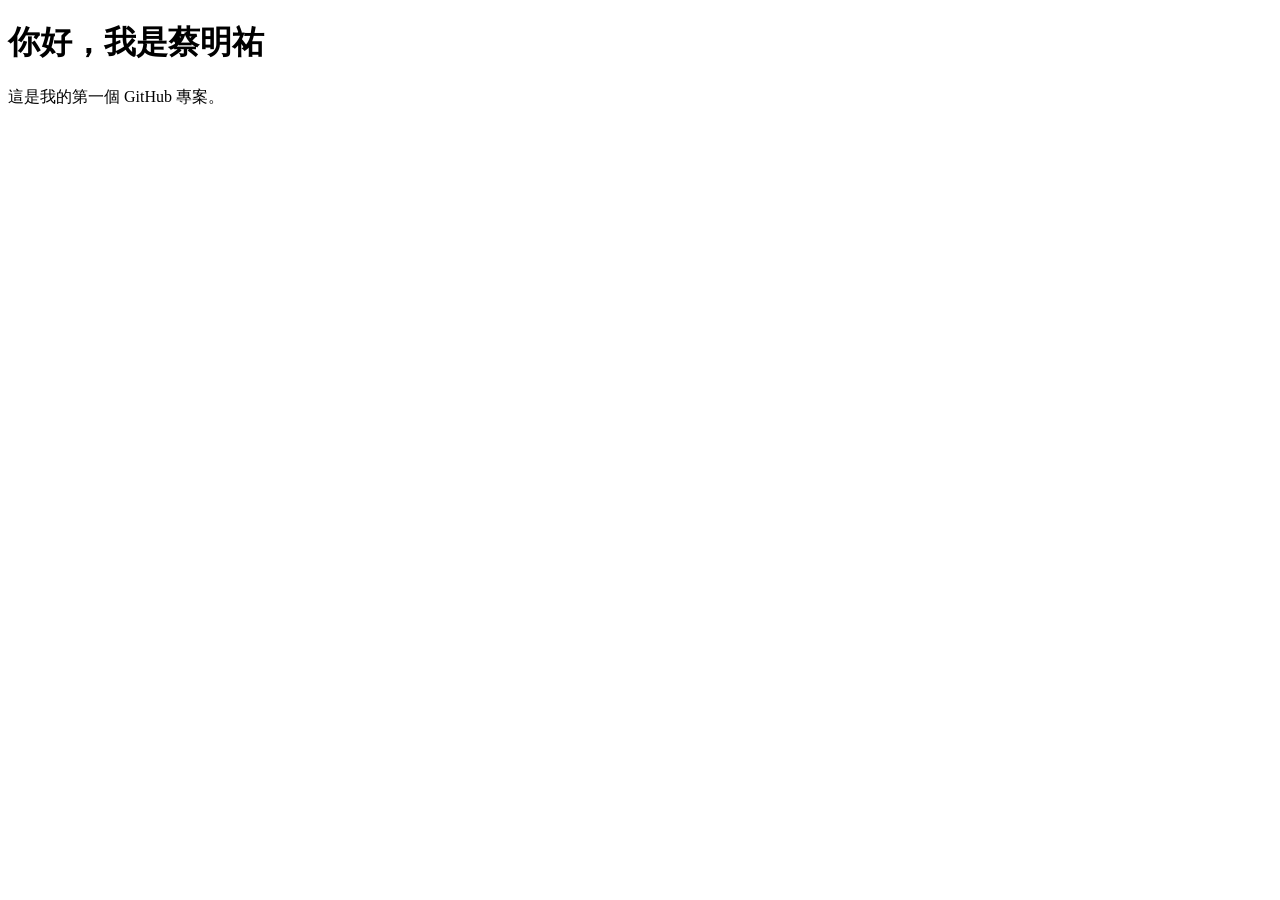
==== index.html @ cb6fd3b2 "Add initial HTML structure for the website" ====
<!doctype html>
<html lang="zh-Hant">
<head>
    <meta charset="utf-8">
    <meta name="viewport" content="width=device-width, initial-scale=1">
    <title>我的第一個網站</title>
</head>
<body>
    <h1>你好，我是蔡明祐</h1>
    <p>這是我的第一個 GitHub 專案。</p>
</body>
</html>
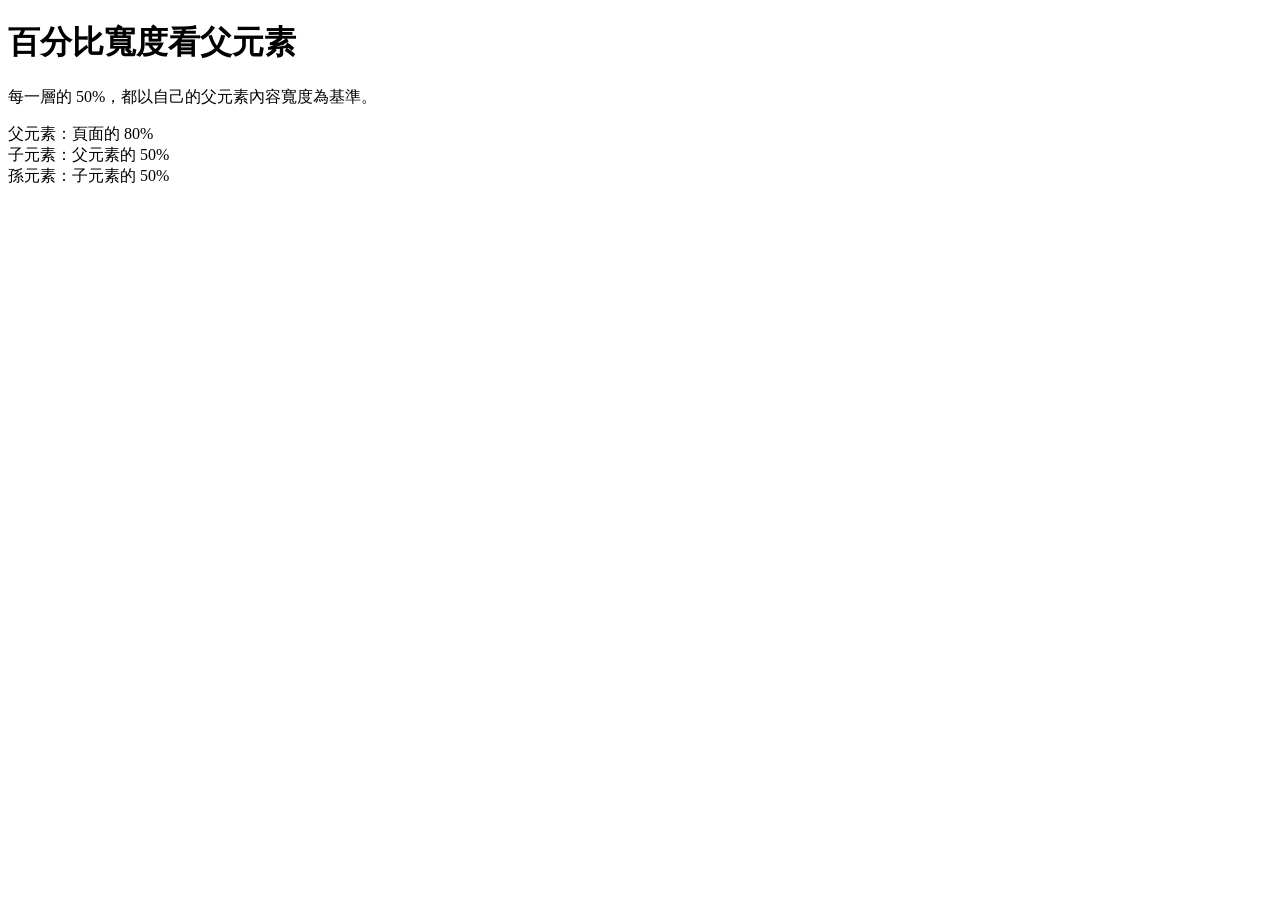
==== commit a216f0a3: "0" ====
--- a/index.html
+++ b/index.html
@@ -1,12 +1,24 @@
-<!doctype html>
+<!DOCTYPE html>
 <html lang="zh-Hant">
 <head>
-    <meta charset="utf-8">
-    <meta name="viewport" content="width=device-width, initial-scale=1">
-    <title>我的第一個網站</title>
+  <meta charset="UTF-8">
+  <meta name="viewport" content="width=device-width, initial-scale=1.0">
+  <title>百分比寬度示範</title>
+
+  
 </head>
 <body>
-    <h1>你好，我是蔡明祐</h1>
-    <p>這是我的第一個 GitHub 專案。</p>
+  <h1>百分比寬度看父元素</h1>
+  <p>每一層的 50%，都以自己的父元素內容寬度為基準。</p>
+
+  <div class="parent">
+    父元素：頁面的 80%
+    <div class="child">
+      子元素：父元素的 50%
+      <div class="grandchild">
+        孫元素：子元素的 50%
+      </div>
+    </div>
+  </div>
 </body>
-</html>
+</html>
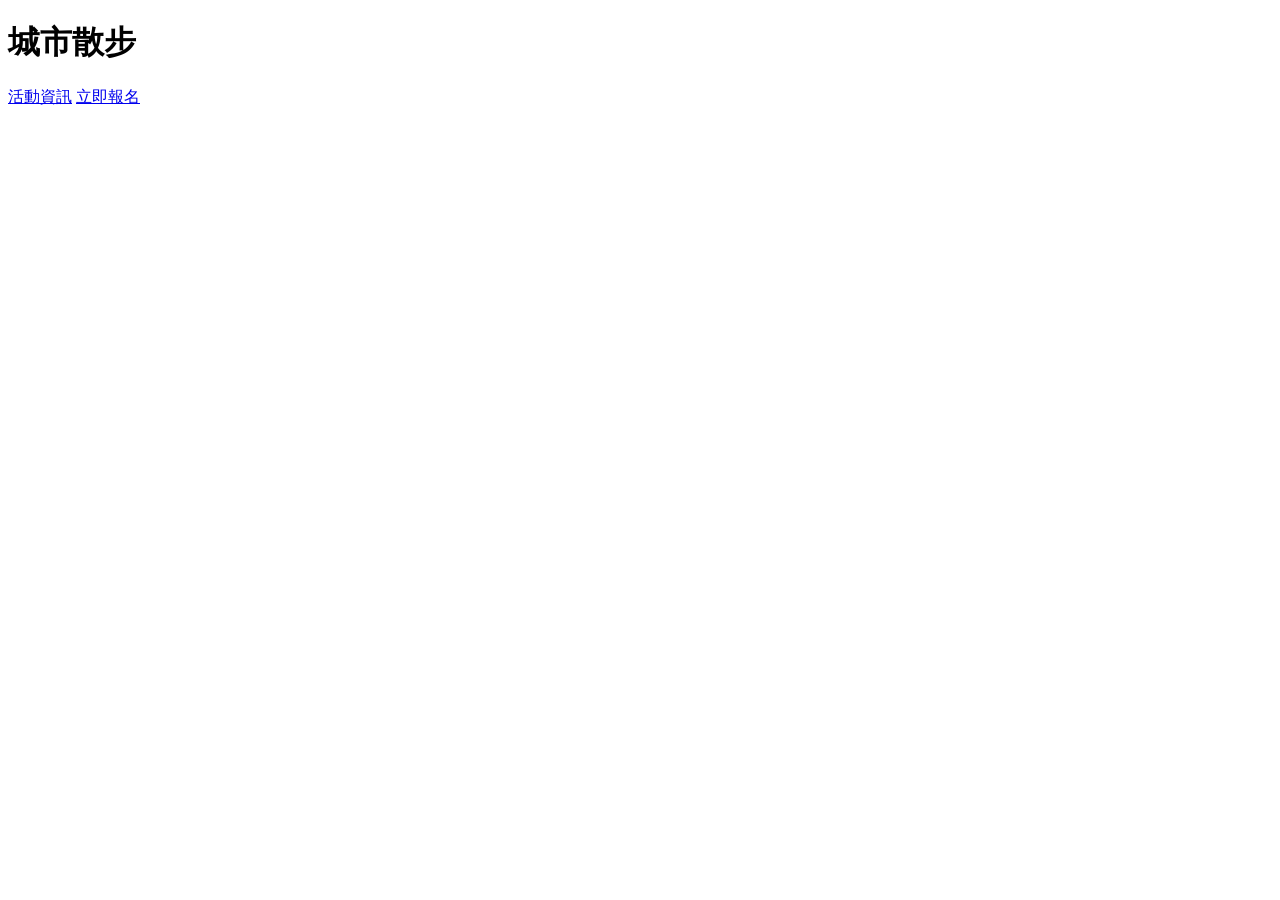
==== commit c047f233: "o" ====
--- a/index.html
+++ b/index.html
@@ -1,24 +1,17 @@
 <!DOCTYPE html>
 <html lang="zh-Hant">
-<head>
-  <meta charset="UTF-8">
-  <meta name="viewport" content="width=device-width, initial-scale=1.0">
-  <title>百分比寬度示範</title>
-
-  
-</head>
-<body>
-  <h1>百分比寬度看父元素</h1>
-  <p>每一層的 50%，都以自己的父元素內容寬度為基準。</p>
-
-  <div class="parent">
-    父元素：頁面的 80%
-    <div class="child">
-      子元素：父元素的 50%
-      <div class="grandchild">
-        孫元素：子元素的 50%
-      </div>
-    </div>
-  </div>
-</body>
+  <head>
+    <meta charset="UTF-8" />
+    <meta name="viewport" content="width=device-width, initial-scale=1.0" />
+    <title>城市散步</title>
+  </head>
+  <body>
+    <header class="site-header">
+      <h1>城市散步</h1>
+      <nav>
+        <a href="#event">活動資訊</a>
+        <a href="#signup">立即報名</a>
+      </nav>
+    </header>
+  </body>
 </html>
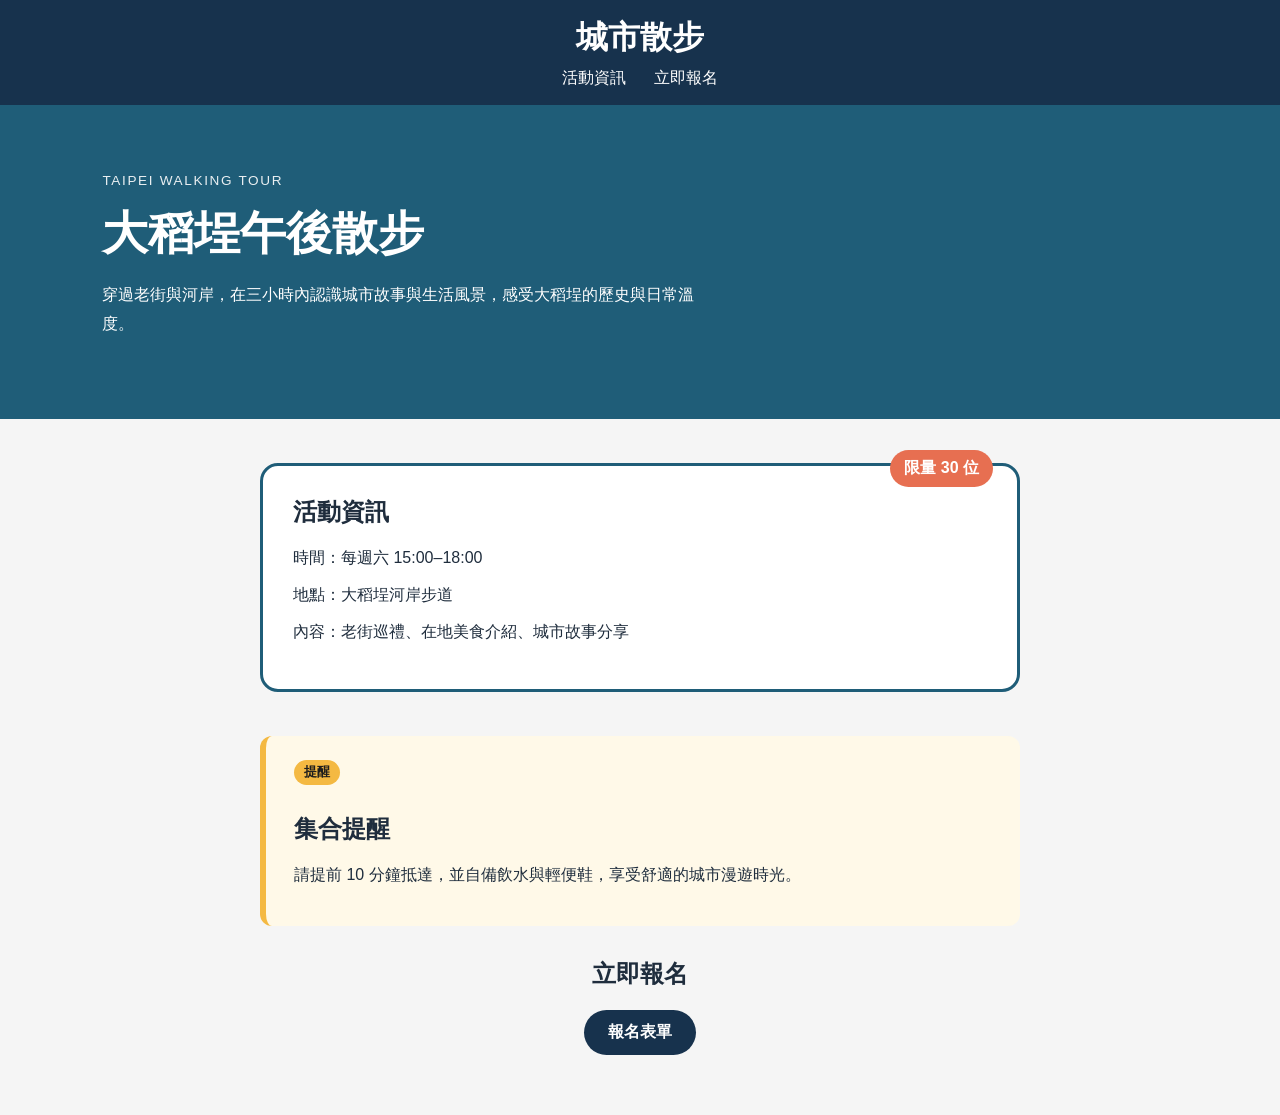
==== commit 837150d5: "0" ====
--- a/index.html
+++ b/index.html
@@ -4,6 +4,7 @@
     <meta charset="UTF-8" />
     <meta name="viewport" content="width=device-width, initial-scale=1.0" />
     <title>城市散步</title>
+    <link rel="stylesheet" href="style.css" />
   </head>
   <body>
     <header class="site-header">
@@ -13,5 +14,34 @@
         <a href="#signup">立即報名</a>
       </nav>
     </header>
+
+    <main>
+      <section class="hero">
+        <p class="eyebrow">TAIPEI WALKING TOUR</p>
+        <h2>大稻埕午後散步</h2>
+        <p>
+          穿過老街與河岸，在三小時內認識城市故事與生活風景，感受大稻埕的歷史與日常溫度。
+        </p>
+      </section>
+
+      <section id="event" class="event-card with-badge">
+        <span class="badge">限量 30 位</span>
+        <h2>活動資訊</h2>
+        <p>時間：每週六 15:00–18:00</p>
+        <p>地點：大稻埕河岸步道</p>
+        <p>內容：老街巡禮、在地美食介紹、城市故事分享</p>
+      </section>
+
+      <aside class="notice-card">
+        <span class="notice-badge">提醒</span>
+        <h2>集合提醒</h2>
+        <p>請提前 10 分鐘抵達，並自備飲水與輕便鞋，享受舒適的城市漫遊時光。</p>
+      </aside>
+
+      <section id="signup" class="signup">
+        <h2>立即報名</h2>
+        <a class="button" href="mailto:hello@example.com">報名表單</a>
+      </section>
+    </main>
   </body>
-</html>+</html>
--- a/style.css
+++ b/style.css
@@ -0,0 +1,122 @@
+* {
+  box-sizing: border-box;
+}
+
+body {
+  margin: 0;
+  font-family: Arial, sans-serif;
+  background: #f5f5f5;
+  color: #1f2d3d;
+}
+
+.site-header {
+  position: sticky;
+  top: 0;
+  z-index: 10;
+  padding: 16px 8%;
+  text-align: center;
+  background: #17324d;
+  color: white;
+}
+
+.site-header h1 {
+  margin: 0 0 8px;
+}
+
+.site-header a {
+  margin: 0 12px;
+  color: white;
+  text-decoration: none;
+}
+
+.hero {
+  min-height: 300px;
+  padding: 64px 8%;
+  background: #1f5d78;
+  color: white;
+}
+
+.hero .eyebrow {
+  margin: 0;
+  letter-spacing: 0.12em;
+  font-size: 0.85rem;
+  opacity: 0.9;
+}
+
+.hero h2 {
+  margin: 10px 0 16px;
+  font-size: 46px;
+}
+
+.hero p {
+  max-width: 620px;
+  line-height: 1.8;
+}
+
+.event-card {
+  width: 84%;
+  max-width: 760px;
+  margin: 44px auto;
+  padding: 30px;
+  border: 3px solid #1f5d78;
+  border-radius: 18px;
+  background: white;
+}
+
+.event-card h2 {
+  margin-top: 0;
+}
+
+.with-badge {
+  position: relative;
+}
+
+.badge {
+  position: absolute;
+  top: -16px;
+  right: 24px;
+  padding: 8px 14px;
+  border-radius: 999px;
+  background: #e76f51;
+  color: white;
+  font-weight: bold;
+}
+
+.notice-card {
+  width: 84%;
+  max-width: 760px;
+  margin: 20px auto 0;
+  padding: 24px 28px;
+  border-left: 6px solid #f4b942;
+  background: #fff9e8;
+  border-radius: 12px;
+  position: relative;
+}
+
+.notice-badge {
+  display: inline-block;
+  margin-bottom: 8px;
+  padding: 4px 10px;
+  border-radius: 999px;
+  background: #f4b942;
+  color: #1d1d1d;
+  font-size: 0.8rem;
+  font-weight: bold;
+}
+
+.signup {
+  width: 84%;
+  max-width: 760px;
+  margin: 32px auto 60px;
+  text-align: center;
+}
+
+.button {
+  display: inline-block;
+  padding: 12px 24px;
+  border-radius: 999px;
+  background: #17324d;
+  color: white;
+  text-decoration: none;
+  font-weight: bold;
+}
